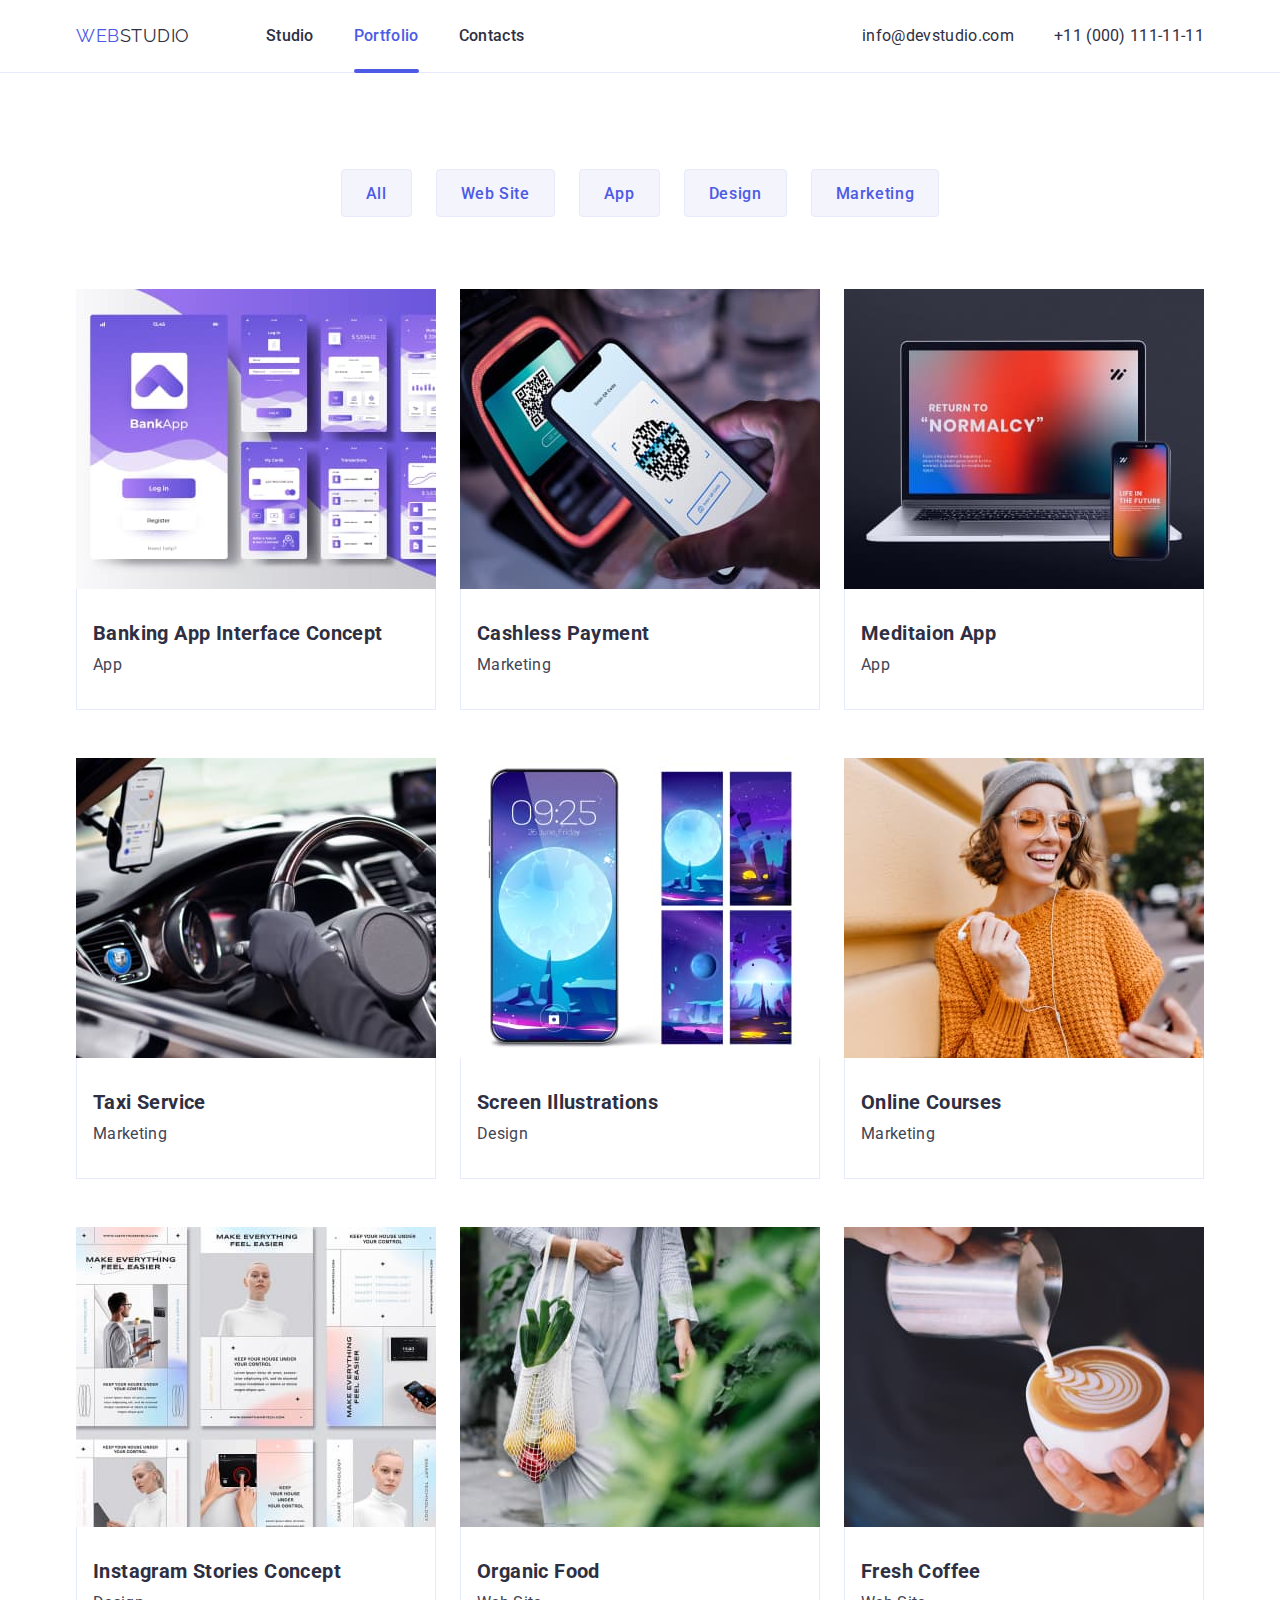
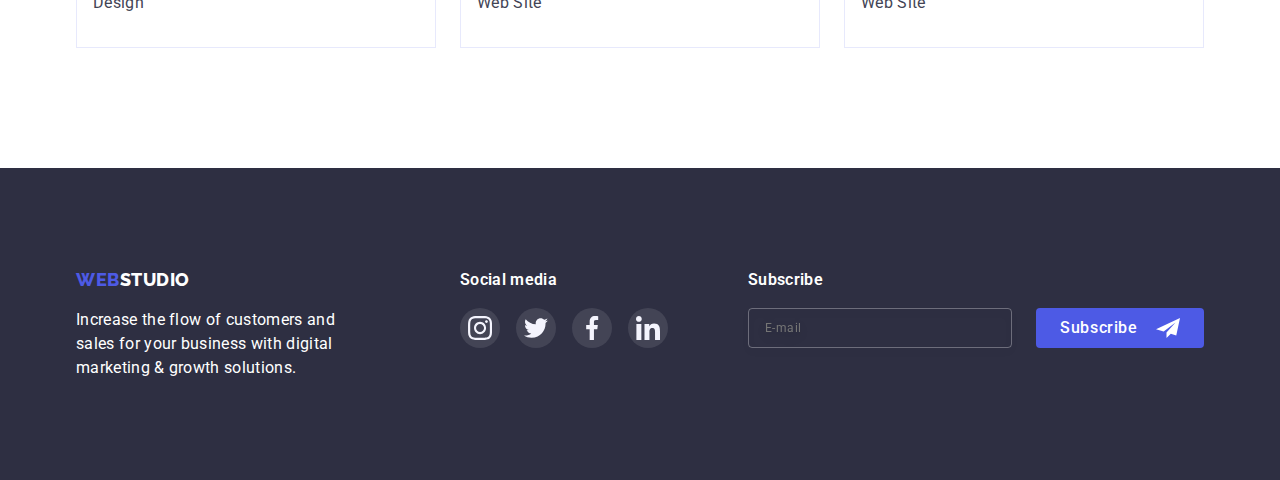
==== portfolio.html @ 6021d035 "r1" ====
<!DOCTYPE html>
<html lang="en">
    <head>
        <meta charset="UTF-8">
        <meta http-equiv="X-UA-Compatible" content="IE=edge">
        <meta name="viewport" content="width=device-width, initial-scale=1.0">
        <title>webstudio</title>
        <link rel="stylesheet" href="https://cdn.jsdelivr.net/npm/modern-normalize@1.1.0/modern-normalize.min.css">
        <link rel="stylesheet" href="./css/styles.css">
        <link rel="preconnect" href="https://fonts.googleapis.com">
        <link rel="preconnect" href="https://fonts.gstatic.com" crossorigin>
        <link href="https://fonts.googleapis.com/css2?family=Raleway:wght@800&family=Roboto:wght@400;500;700;900&display=swap"
            rel="stylesheet">
    </head>
<body class="body">
    <!--header-->
    <header class="header-page">
        <div class="container">
            <nav class="header-navigation">
                <a class="header-logo link" href="./index.html">
                    <span class="web">WEB</span>
                    <span class="studio">STUDIO</span>
                </a>
                <ul class="header-lists list">
                    <li><a class="header-list-item link" href="./index.html">Studio</a></li>
                    <li><a class="header-list-item link active" href="./portfolio.html">Portfolio</a></li>
                    <li><a class="header-list-item link" href="">Contacts</a></li>
                </ul>
            </nav>
    
            <div class="header-info">
                <a href="mailto:info@devstudio.com" class="header-mailto link">info@devstudio.com</a>
                <a href="tel:+110001111111" class="header-telefone link">+11 (000) 111-11-11</a>
            </div>
        </div>
    </header>
    <!--mail-->
    <main class="main-porfolio">
    
        <section class="portfolio list">
            <div class="container">
                <h1 hidden>Portfolio</h1>
                <ul class="portfolio-link list">
                    <li><a button type="button" class="portfolio-button link">All</button></a></li>
                    <li><a button type="button" class="portfolio-button link">Web Site</button></a></li>
                    <li><a button type="button" class="portfolio-button link">App</button></a></li>
                    <li><a button type="button" class="portfolio-button link">Design</button></a></li>
                    <li><a button type="button" class="portfolio-button link">Marketing</button></a></li>
                </ul>
    <!--sectio two-->
                <ul class="product-list list">
                    <li class="product-item link">
                        <div class="product-content">
                            <img src="./images/potfolio/porfolio0.jpg" class="product-images" alt="App" width="360" height="300">
                            <p class="product-content-text">14 Stylish and User-Friendly App Design Concepts · Task Manager App ·
                                Calorie
                                Tracker App · Exotic Fruit Ecommerce App ·
                                Cloud Storage App</p>
                        </div>
                        <div class="text-img">
                            <h2 class="product-decscription">Banking App Interface Concept</h2>
                            <p class="product-text">App</p>
                        </div>
                    </li>
                    <li class="product-item link">
                        <div class="product-content">
                            <img src="./images/potfolio/porfolio0-1.jpg" class="product-images" alt="Marketing" width="360"
                                height="300">
                            <p class="product-content-text">14 Stylish and User-Friendly App Design Concepts · Task Manager App ·
                                Calorie
                                Tracker App · Exotic Fruit Ecommerce App ·
                                Cloud Storage App</p>
                        </div>
                        <div class="text-img">
                            <h2 class="product-decscription">Cashless Payment</h2>
                            <p class="product-text">Marketing</p>
                        </div>
                    </li>
                    <li class="product-item link">
                        <div class="product-content">
                            <img src="./images/potfolio/porfolio1.jpg" class="product-images" alt="App" width="360" height="300">
                            <p class="product-content-text">14 Stylish and User-Friendly App Design Concepts · Task Manager App ·
                                Calorie
                                Tracker App · Exotic Fruit Ecommerce App ·
                                Cloud Storage App</p>
                        </div>
                        <div class="text-img">
                            <h2 class="product-decscription">Meditaion App</h2>
                            <p class="product-text">App</p>
                        </div>
                    </li>
                    <li class="product-item link">
                        <div class="product-content">
                            <img src="./images/potfolio/porfolio2.jpg" class="product-images" alt="Marketing" width="360" height="300">
                            <p class="product-content-text">14 Stylish and User-Friendly App Design Concepts · Task Manager App ·
                                Calorie
                                Tracker App · Exotic Fruit Ecommerce App ·
                                Cloud Storage App</p>
                        </div>
                        <div class="text-img">
                            <h2 class="product-decscription">Taxi Service</h2>
                            <p class="product-text">Marketing</p>
                        </div>
                    </li>
                    <li class="product-item link">
                        <div class="product-content">
                            <img src="./images/potfolio/porfolio3.jpg" class="product-images" alt="Design" width="360" height="300">
                            <p class="product-content-text">14 Stylish and User-Friendly App Design Concepts · Task Manager App ·
                                Calorie
                                Tracker App · Exotic Fruit Ecommerce App ·
                                Cloud Storage App</p>
                        </div>
                        <div class="text-img">
                            <h2 class="product-decscription">Screen Illustrations</h2>
                            <p class="product-text">Design</p>
                        </div>
                    </li>
                    <li class="product-item link">
                        <div class="product-content">
                            <img src="./images/potfolio/porfolio4.jpg" class="product-images" alt="Marketing" width="360" height="300">
                            <p class="product-content-text">14 Stylish and User-Friendly App Design Concepts · Task Manager App ·
                                Calorie
                                Tracker App · Exotic Fruit Ecommerce App ·
                                Cloud Storage App</p>
                        </div>
                        <div class="text-img">
                            <h2 class="product-decscription">Online Courses</h2>
                            <p class="product-text">Marketing</p>
                        </div>
                    </li>
                    <li class="product-item link">
                        <div class="product-content">
                            <img src="./images/potfolio/porfolio5.jpg" class="product-images" alt="Design" width="360" height="300">
                            <p class="product-content-text">14 Stylish and User-Friendly App Design Concepts · Task Manager App ·
                                Calorie
                                Tracker App · Exotic Fruit Ecommerce App ·
                                Cloud Storage App</p>
                        </div>
                        <div class="text-img">
                            <h2 class="product-decscription">Instagram Stories Concept</h2>
                            <p class="product-text">Design</p>
                        </div>
                    </li>
                    <li class="product-item link">
                        <div class="product-content">
                            <img src="./images/potfolio/porfolio6.jpg" class="product-images" alt="Web Site" width="360" height="300">
                            <p class="product-content-text">14 Stylish and User-Friendly App Design Concepts · Task Manager App ·
                                Calorie
                                Tracker App · Exotic Fruit Ecommerce App ·
                                Cloud Storage App</p>
                        </div>
                        <div class="text-img">
                            <h2 class="product-decscription">Organic Food</h2>
                            <p class="product-text">Web Site</p>
                        </div>
                    </li>
                    <li class="product-item link">
                        <div class="product-content">
                            <img src="./images/potfolio/porfolio7.jpg" class="product-images" alt="Web Site" width="360" height="300">
                            <p class="product-content-text">14 Stylish and User-Friendly App Design Concepts · Task Manager App ·
                                Calorie
                                Tracker App · Exotic Fruit Ecommerce App ·
                                Cloud Storage App</p>
                        </div>
                        <div class="text-img">
                            <h2 class="product-decscription">Fresh Coffee</h2>
                            <p class="product-text">Web Site</p>
                        </div>
                    </li>
                </ul>
            </div>
        </section>
    </main>
    <footer class="footer-page">
        <div class="container footer-cont">
            <div class="footer-logo">
                <a class="footer-link link" href="./index.html">
                    <span class="web-logo">WEB</span>
                    <span class="studio-logo">STUDIO</span>
                </a>
                <p class="footer-text">Increase the flow of customers and sales for your business with digital marketing &
                    growth
                    solutions.
                </p>
            </div>
            <div class="footer-soc">
                <h3 class="footer-soc-text">Social media</h3>
                <li class="footer-list list">
                    <ul class="footer-soc-listm list">
                        <li class="footer-soc-item link">
                            <a href="" class="footer-soc-link">
                                <svg class="footer-soc-icon" width="24" height="24">
                                    <use href="./images/icons.svg#icon-instagram"></use>
                                </svg>
                            </a>
                        </li>
                        <li class="footer-soc-item link">
                            <a href="" class="footer-soc-link">
                                <svg class="footer-soc-icon" width="24" height="24">
                                    <use href="./images/icons.svg#icon-twitter"></use>
                                </svg>
    
                            </a>
                        </li>
                        <li class="footer-soc-item link">
                            <a href="" class="footer-soc-link">
                                <svg class="footer-soc-icon" width="24" height="24">
                                    <use href="./images/icons.svg#icon-facebook"></use>
                                </svg>
    
                            </a>
                        </li>
                        <li class="footer-soc-item link">
                            <a href="" class="footer-soc-link">
                                <svg class="footer-soc-icon" width="24" height="24">
                                    <use href="./images/icons.svg#icon-linkedin"></use>
                                </svg>
    
                            </a>
                        </li>
                    </ul>
                </li>
            </div>
            <div class="footer-subscribe">
                <h3 class="footer-soc-text title">Subscribe</h3>
                <div class="subscribe-modal">
                    <label for="subscribe-name" class="subscribe-label"></label>
                    <div class="subscribe-wrap">
                        <input type="text" name="subscribe-name" id="subscribe-name" class="subscribe-input" placeholder="E-mail"
                            required>
                        <button type="submit" class="subscribe-buttom">Subscribe
                            <svg class="subscribe-icon" width="24" height="24">
                                <use href="./images/icons.svg#icon-Frame"></use>
                            </svg>
                        </button>
            
                    </div>
                </div>
            </div>
    
        </div>
    </footer>
</body>
</html>
---- css/styles.css ----
/*===========змінні================*/
:root{
    --primary-text-color:#434455;
    --accent-text-color: #2E2F42;
    --primary-background-color:#FFFFFF;
    --accent-background-color:#F4F4FD;
    --accent-background-btn:#E7E9FC;
    --accent-color: #4D5AE5;
    --accent-color-btn:#404BBF;
    --primary-font-family:'Roboto', sans-serif;
    --accent-font-family:'Raleway', sans-serif;
}
/*===========загальне оформлення==============*/
h1,
h2,
h3,
p {
    margin-top: 0;
    margin-bottom: 0;
}
ul {
    margin-top: 0;
    margin-bottom: 0;
    padding-left: 0;
}
img {
    display: block;
}
body{
    font-family:var(--primary-font-family);
    color: var(--primary-text-color);
    background-color:var(--primary-background-color);
    font-size: 16px;
    line-height: 1.5;
    letter-spacing: 0.02em;
}
.list{
    list-style: none;
}
.link{
    text-decoration: none;
}
.title{
    font-weight: 500;
    font-size: 20px;
    line-height: 1.2;
}
.modal{
    color:var(--accent-text-color);
    font-weight: 700;
    font-size: 36px;
    line-height: 1.1;
}
.container{
    width: 1158px;
    /* outline: 1px solid red; */
    margin-left: auto;
    margin-right: auto;
    padding-left: 15px;
    padding-right: 15px;
}
.section{
    padding-bottom: 120px;
}
/*====оформлення хедера для студіо та портфоліо======*/
.header-page{
    color: var(--accent-text-color);
    border-bottom: 1px solid #E7E9FC;
}
.header-page .link {
    color: var(--accent-text-color);
}
/* .header-page .link:hover,
.header-page .link:focus {
    color:var(--accent-color);
} */
.header-navigation {
    display: flex;
    align-items: center;
    
} 
.header-logo { 
    font-family:var(--accent-font-family);
    font-weight: 800px;
    font-size: 18px;
    line-height: 1.33;
    letter-spacing: 0.03em;
    display: flex;
    flex-direction: row;
    align-items: flex-start;
    padding: 0px;
    flex: none;
    margin-right: 76px;
    padding-top: 24px;
    padding-bottom: 24px;
}
.web{
    color:var(--accent-color);
    order: 0;
}
.studio{
    color:var(--accent-text-color);
    order: 1;
}
.header-lists{
    display: flex;
    gap: 40px;
    padding-top: 24px;
    padding-bottom: 24px;  
}

.header-list-item{
    position: relative;
    font-weight: 500;
    font-size: 16px;
    line-height: 1.5;
    color:var(--accent-text-color);
    letter-spacing: 0.02em; 
    padding-top: 24px;
    padding-bottom: 24px;
    transition: color 250ms cubic-bezier(0.4, 0, 0.2, 1);    
}

.header-list-item:hover:after{
    content: "";
    position: absolute;
    width: 100%;
    height: 4px;
    background-color: var(--accent-color);
    left: 0;
    bottom: -3.5px;
    border-radius: 2px; 
}

.active::after{
    content: "";
    position: absolute;
    width: 100%;
    height: 4px;
    background-color: var(--accent-color);
    left: 0;
    bottom: -3.5px;
    border-radius: 2px;
 
}
.header-list-item.active{
    color: var(--accent-color);
}

.header-list-item:hover,
.header-list-item:focus{
    color: var(--accent-color);
}

.header-page > .container{
    display: flex;
}
.header-info {
    margin-left: auto;
    display: flex;
    gap: 40px;
}
.header-mailto {
    font-weight: 400;
    font-size: 16px;
    line-height: 1.5;
    color: var(--primary-text-color);
    letter-spacing: 0.02em;
    padding-top: 24px;
    padding-bottom: 24px;
    transition: color 250ms cubic-bezier(0.4, 0, 0.2, 1);
}
.header-mailto:hover,
.header-mailto:focus{
    color: var(--accent-color);
}
.header-telefone {
    font-weight: 400;
    font-size: 16px;
    line-height: 1.5;
    color: var(--primary-text-color);
    letter-spacing: 0.02em;
    padding-top: 24px;
    padding-bottom: 24px;
    transition: color 250ms cubic-bezier(0.4, 0, 0.2, 1);
}
.header-telefone:hover,
.header-telefone:focus{
    color: var(--accent-color);
}
    /* ===================оформлення студіо=================== */
/* оформлення мейна */

/* оформлення мейна секція один */
.hero {
    /* background-color:var(--accent-text-color); */
    background-image: linear-gradient(rgba(46, 47, 66, 0.7),
    rgba(46, 47, 66, 0.7)), url(../images/img/hero.jpg);

    background-size: 1440px;
    background-repeat: no-repeat;
    background-position: center;
    padding-bottom: 188px;
    padding-top: 188px;
   
}
.hero-title {
    font-weight: 700;
    font-size: 56px;
    line-height: 1.1;
    color: var(--primary-background-color);
    letter-spacing: 0.02em;
    max-width: 496px;
    margin-right: auto;
    margin-left: auto;
    margin-bottom: 48px;   
}
.hero > .container{
    text-align: center;
 }
.hero-button {
    font-family:var(--primary-font-family);
    font-weight: 500;
    font-size: 16px;
    line-height: 1.1;
    color: var(--primary-background-color);
    background-color:var(--accent-color);
    letter-spacing: 0.02em;
    cursor: pointer;
    border: none;
    
    border-radius: 4px;
    display: flex;
    justify-content: center;
    align-items: center;
    margin: 0 auto;
    padding: 16px 32px;
    transition:color 250ms cubic-bezier(0.4, 0, 0.2, 1), background-color 250ms cubic-bezier(0.4, 0, 0.2, 1), box-shadow 250ms cubic-bezier(0.4, 0, 0.2, 1);
}
.hero-button:hover,
.hero-button:focus{
    background-color:var(--accent-color-btn);
    box-shadow: 0px 4px 4px rgba(0, 0, 0, 0.15);
} 
/* оформлення мейна секція два */
.direction {
    padding-top: 120px;}

.direction-title {
    margin-bottom: 8px; 
}
.direction-list {
    display: flex;
} 
.direction-item {
    margin-right: 24px;
}
.direction-item:last-child{
    margin-right: 0px;
}
.direction-direction {
    color: var(--accent-text-color);
    margin-bottom: 8px;
}
.direction-text {
    font-weight: 400;
    font-size: 16px;
    line-height: 1.5;
} 
.direction-section{
    content: '';
    height: 112px;
     display: flex;
    justify-content: center;
    align-items: center;
    background-repeat: no-repeat;
    background-color: var(--accent-background-color);
    background-position: center;
    border-radius: 4px;
    padding: 24px 100px;
        margin-bottom: 8px;
}

/* оформлення мейна секція три */
/* .work {
} */
.work-title {
    text-align: center;
    padding-bottom: 120x;
    margin-bottom: 72px;
}
.work-list {
    display: flex;
   
}
.work-item {
    margin-right: 24px;
 }
/* .work-images {
} 
/* .persone-item {
} */
/* оформлення мейна секція чотири*/
.tem {
    background-color:var(--accent-background-color);
    padding-top: 120px;
}
.team-title {
    text-align: center;
    margin-bottom: 72px;
}
.team-man {
    display:flex;
}
.team-list {
    margin-right: 24px;
    text-align: center;
    background-color: var(--primary-background-color);
    box-shadow: 0px 1px 6px rgba(46, 47, 66, 0.08), 0px 1px 1px rgba(46, 47, 66, 0.16), 0px 2px 1px rgba(46, 47, 66, 0.08);
    border-radius: 0px 0px 4px 4px;
}
.team-list:last-child{
    margin-right: 0px;
}
.team-images{
    width: 264px;
    height: 260px;
}
.team-name {
    color:var(--accent-text-color);
    margin-top: 32px;
    margin-bottom: 8px;
}
.team-text {
    font-weight: 400;
   margin-bottom: 8px;
} 
/* соц-мережі під фото */
.tem-soc-listm {
    margin-bottom: 32px;
    display: flex;
    gap: 24px;
    justify-content: center;
    align-items: center;
}
.tem-soc-item {
    width: 40px;
    height: 40px;
}
.tem-soc-link {
    width: 100%;
    height: 100%;
    background-color: var(--accent-color);
    border-radius: 50%;
    display: flex;
    align-items: center;
    justify-content: center; 
    transition: background-color 250ms cubic-bezier(0.4, 0, 0.2, 1)
}
.tem-soc-icon{
    fill:var(--primary-background-color);
}
.tem-soc-link:hover,
.tem-soc-link:focus
{
    background-color: #404BBF;
}
/* секція п'ять */
.customers {
    padding-top: 130px;
}

.customerst-title{
    text-align: center;
    margin-bottom: 72px;
}

.customers-list {
    display: flex;
    justify-content: center;
    align-items: center;
    gap: 24px;
}
.customers-item {
    width: calc((100% - 150px) / 6);
    height: 92px;
}
.customers-link {
    width: 100%;
    height: 100%;
    border: 1px solid #8E8F99;
    border-radius: 5px;
    display: flex;
    align-items: center;
    justify-content: center;
    transition: fill 250ms cubic-bezier(0.4, 0, 0.2, 1), border-color 250ms cubic-bezier(0.4, 0, 0.2, 1);
}
.customers-icon{
transition: fill 250ms cubic-bezier(0.4, 0, 0.2, 1), border-color 250ms cubic-bezier(0.4, 0, 0.2, 1);
}
.customers-link:hover{
    border-color: #404BBF;
}
.customers-link:hover .customers-icon{
    fill: #404BBF;
}
.customers-link:focus .customers-icon {
    fill: #404BBF;}
.customers-icon {
    fill: #8E8F99;
}

/*======оформлення футера для студіо і портфоліо===========*/
.footer-page {
    background-color:var(--accent-text-color);
    padding-top: 100px;
    padding-bottom: 100px;
}
.footer-logo{
    min-width: 264px;
    height: 110px;
}
.footer-cont{
    display: flex;
}
.footer-link {
    font-family:var(--accent-font-family);
    font-weight: 800;
    font-size: 18px;
    line-height: 1.33;
    display: flex;
    align-items: center;
    letter-spacing: 0.03em;
    text-transform: uppercase;
    flex-grow: 0;
    flex: none;
    margin-bottom: 16px;
}
.web-logo{
    color:var(--accent-color);
    order: 0; 
}
.studio-logo{
    color: var(--primary-background-color);
    order: 1;
}
.footer-text {
    font-weight: 400;
    font-size: 16px;
    line-height: 1.5;
    color: var(--primary-background-color);
    margin-top: 16px;
    width: 264px;
    height: 72px;
}
.footer-soc {
    display: flex;
    flex-direction: column;
    justify-content: center;
    align-items: flex-start;
    margin-left: 120px;
}
.footer-soc-text {
    display:flex;
    font-weight: 600;
    font-size: 16px;
    line-height: 1.5;
    color: var(--primary-background-color);
    margin-bottom: 16px;
}
.footer-soc-listm {
    margin-bottom: 32px;
    display: flex;
    gap: 16px;
    justify-content: center;
    align-items: center;
}
.footer-soc-item {
    width: 40px;
    height: 40px;
}
.footer-soc-link {
    width: 100%;
     height: 100%;
    background-color:var(--primary-text-color);
    border-radius: 50%;
    display: flex;
    align-items: center;
    justify-content: center;
    transition: background-color 250ms cubic-bezier(0.4, 0, 0.2, 1);
}
.footer-soc-icon {
    fill:var(--accent-background-color);
}
.footer-soc-link:hover,
.footer-soc-link:focus{
    background-color: #31D0AA;
}

.footer-subscribe {
    margin-left: 80px;
}

/* .subscribe-modal {}

.subscribe-label {} */

.subscribe-wrap {
    display: flex;
    justify-content: center;
    align-items: center;

}

.subscribe-input {
    font-weight: 400;
    font-size: 12px;
    line-height: 2;
    letter-spacing: 0.04em;
    min-width: 264px;
    height: 40px;
    background-color: transparent;
    border: 1px solid rgba(255, 255, 255, 0.3);
    filter: drop-shadow(0px 4px 4px rgba(0, 0, 0, 0.15));
    border-radius: 4px;
    padding-left: 16px;
    margin-right: 24px;
    color: rgba(255, 255, 255, 0.3);
}
.subscribe-input:focus{
    outline: none;
    border-color: var(--accent-color);
}
.subscribe-buttom {
    font-weight: 500;
    font-size: 16px;
    line-height: 1.5;
    letter-spacing: 0.04em;
    color: var(--primary-background-color);
    padding: 8px 24px;
    border-radius: 4px;
    border: var(--accent-color);
    background-color: var(--accent-color);
    cursor: pointer;
    display: flex;
    justify-content: center;
    align-items: center;
    transition: color 250ms cubic-bezier(0.4, 0, 0.2, 1), background-color 250ms cubic-bezier(0.4, 0, 0.2, 1), box-shadow 250ms cubic-bezier(0.4, 0, 0.2, 1);
}
.subscribe-icon{
    margin-left: 18px;
    color: var(--primary-background-color);
}
.subscribe-buttom:hover,
.subscribe-buttom:focus {
    background-color: var(--accent-color-btn);
    box-shadow: 0px 4px 4px rgba(0, 0, 0, 0.15);
}

/* =============оформлення портфоліо=================== */
/* оформлення мейна */
/* .main-porfolio {
} */
/* офрмлення секції один */
 .portfolio {
    padding-top: 96px;
    padding-bottom: 120px;
}
.portfolio-link{
    padding-bottom: 72px;
    display: flex;
    justify-content: center;
    gap: 24px;
    
} 
.portfolio-button{
    font-family:var(--primary-font-family);
    font-weight: 500;
    font-size: 16px;
    line-height: 1.5;
    color:var(--accent-color);
    background:var(--accent-background-color);
    cursor: pointer;
    border: none;
    letter-spacing: 0.04em;
    min-width: 69px;
    height: 48px;
    border-radius: 4px;
    padding: 12px 24px;
    border: 1px solid #E7E9FC;
    transition: color 250ms cubic-bezier(0.4, 0, 0.2, 1), background-color 250ms cubic-bezier(0.4, 0, 0.2, 1), border 250ms cubic-bezier(0.4, 0, 0.2, 1), box-shadow 250ms cubic-bezier(0.4, 0, 0.2, 1);
}
.portfolio-button:hover, 
.portfolio-button:focus{

    color:var(--primary-background-color);
    background-color: var(--accent-color-btn);
    border: 1px solid var(--accent-color-btn);
    box-shadow: 0px 3px 1px rgba(0, 0, 0, 0.1), 0px 2px 1px rgba(0, 0, 0, 0.08), 0px 2px 2px rgba(0, 0, 0, 0.12);
}

/* оформлення секції два */
/* .product {
} */
.product-item{
    /* margin-bottom: 48px; */
    transition: box-shadow 250ms cubic-bezier(0.4, 0, 0.2, 1)
}
.product-item:hover,
.product-item:focus{
    box-shadow: 0px 1px 6px rgba(46, 47, 66, 0.08), 0px 1px 1px rgba(46, 47, 66, 0.16), 0px 2px 1px rgba(46, 47, 66, 0.08);
}
.product-content{
position: relative;
overflow: hidden;
}
.product-content-text{
    font-weight: 400;
    font-size: 16px;
    line-height: 1.5;
    color: var(--accent-background-color);
    background: var(--accent-color);
    background-blend-mode: soft-light;
    mix-blend-mode: normal;
    position: absolute;
    top: 0;
    padding: 40px 32px 164px 32px;
    transform: translateY(100%);
    transition: 250ms cubic-bezier(0.4, 0, 0.2, 1);
}
.product-item:hover .product-content-text{
    transform: translateY(0);
}
.product-item:focus .product-content-text{
    transform: translateY(0);
}
.product-list {
    display: flex;
    flex-wrap: wrap;
    column-gap: 24px;
    row-gap: 48px;
}
/* .product-images {
} */
.product-decscription {
    font-weight: 500px;
    font-size: 20px;
    line-height: 1.2;
    color:var(--accent-text-color);
    letter-spacing: 0.02em;
    margin-bottom: 8px;
    margin-left: 16px;
}
.product-text {
    font-weight: 400;
    margin-left: 16px;
}
/* .text-img{
    border: 1px solid #E7E9FC;
} */
.text-img{
    padding: 32px 0 32px 0;
    border-left: 1px solid #E7E9FC;
    border-right: 1px solid #E7E9FC;
    border-bottom: 1px solid #E7E9FC;
}
/* ========модальне вікно ============*/
.backdrop {
    position: fixed;
    top: 0;
    width: 100%;
    height: 100%;
    background-color:rgba(46, 47, 66, 0.4);
    transition: opacity 250ms cubic-bezier(0.4, 0, 0.2, 1), visibility 250ms cubic-bezier(0.4, 0, 0.2, 1);
}
.modality {
    position: absolute;
    top: 50%;
    left: 50%;
    
    width: 408px;
    padding: 28px 30px 20px;
    min-height: 576px;
    background-color: #FCFCFC;
    box-shadow: 0px 1px 1px rgba(0, 0, 0, 0.14), 0px 1px 3px rgba(0, 0, 0, 0.12), 0px 2px 1px rgba(0, 0, 0, 0.2);
    border-radius: 4px;
    transform: translate(-50%, -50%) scaleX(1);
    transition: transform 250ms cubic-bezier(0.4, 0, 0.2, 1);
}
.backdrop.is-hidden .modality{
    transform: translate(-50%, -50%) scaleX(0);
}
.modality-close {
    background-color: #E7E9FC;
    border: 1px solid rgba(0, 0, 0, 0.1);
    border-radius: 50%;
    width: 24px;
    height: 24px;
    display: block;
    margin-left: auto;
    padding: 6px;
    cursor: pointer;
    display: flex;
    justify-content: center;
    align-items: center;
    margin-bottom: 24px;
}

.modality-close-icon {
   fill: #000;

}
.is-hidden{
    opacity: 0;
    visibility: hidden;
    pointer-events: none;
}
.modal-title{
    
    font-family: inherit;
    font-weight: 500;
    font-size: 16px;
    line-height: 1.5;
    text-align: center;
    letter-spacing: 0.02em;
    color:var(--accent-text-color);
    margin-bottom: 12px;
}
.modal-field{
margin-bottom: 8px;
}
.input-wrap{
     position: relative;
}
.modal-input{
  width: 99%;
  height: 40px;
  border: 1px solid rgba(33, 33, 33, 0.2);
  border-radius: 4px;
  background-color: transparent;
  padding-left: 36px;
  bottom: none;
  
  font-weight: 400;
  font-size: 12px;
  line-height: 1.33;
  letter-spacing: 0.04em;
  color: var(--accent-text-color);
}

.input-text{
    display: inline-block;
    font-family: inherit;  
    font-weight: 400;
    font-size: 12px;
    line-height: 1.33;
    letter-spacing: 0.04em;
    color: #8E8F99;
    margin-bottom: 4px;
}

.input-icon{
    position: absolute;
    left: 16px;
    top: 50%;
    transform: translateY(-50%);
}

.modal-input:focus{
    border-color: var(--accent-color);
    outline: none;
}
.modal-input:focus + .input-icon{
    fill:var(--accent-color);
}
.modal-comment{

    width: 99%;
    height: 120px;
    border: 1px solid rgba(33, 33, 33, 0.2);
    border-radius: 4px;
    background-color: transparent;
    padding-left: 16px;
    padding-top: 8px;
    bottom: none;
    resize: none;
    font-family: inherit;
       
    font-weight: 400;
    font-size: 12px;
    line-height: 1.33;
    letter-spacing: 0.04em;
    color: var(--accent-text-color);
    /* color: rgba(117, 117, 117, 0.5); */
}

.modal-comment:focus {
    border-color: var(--accent-color);
    outline: none;
}

.button-send {
    font-family: var(--primary-font-family);
    font-weight: 500;
    font-size: 16px;
    line-height: 1.5;
    color: var(--primary-background-color);
    background-color: var(--accent-color);
    letter-spacing: 0.04em;
    cursor: pointer;
    border: none;
    border-radius: 4px;
    padding: 16px 32px;
    width: 169px;
    transition: color 250ms cubic-bezier(0.4, 0, 0.2, 1), background-color 250ms cubic-bezier(0.4, 0, 0.2, 1), box-shadow 250ms cubic-bezier(0.4, 0, 0.2, 1);
}
.button-send:hover,
.button-send:focus {
    background-color: var(--accent-color-btn);
    box-shadow: 0px 4px 4px rgba(0, 0, 0, 0.15);
}
.modal-button{
    display: flex;
    justify-content: center;
    align-items: center;
    
}

.heckbox-policy {
    font-weight: 400;
    font-size: 12px;
    line-height: 1.33;
    letter-spacing: 0.04em;
    color: var(--accent-color);
    margin-left: 2px;
}
.check-text{
font-weight: 400;
    font-size: 12px;
    line-height: 1.33;
    letter-spacing: 0.04em;
    color: #757575;
    display: flex;
    margin-bottom: 24px;
    cursor: pointer;
}
.check-text::before{
    content: "";
    width: 16px;
    height: 16px;
    border: 1.25px solid #2E2F42;
    border-radius: 2px;
    display: block;
    margin-right: 7px;
}
.input-check:checked + .check-text::before{
    border: none;
    background-color:var(--accent-color-btn);
    background-image: url(../images/svg/Vector\ \(1\).svg);
    background-repeat: no-repeat;
    background-position: center;
}
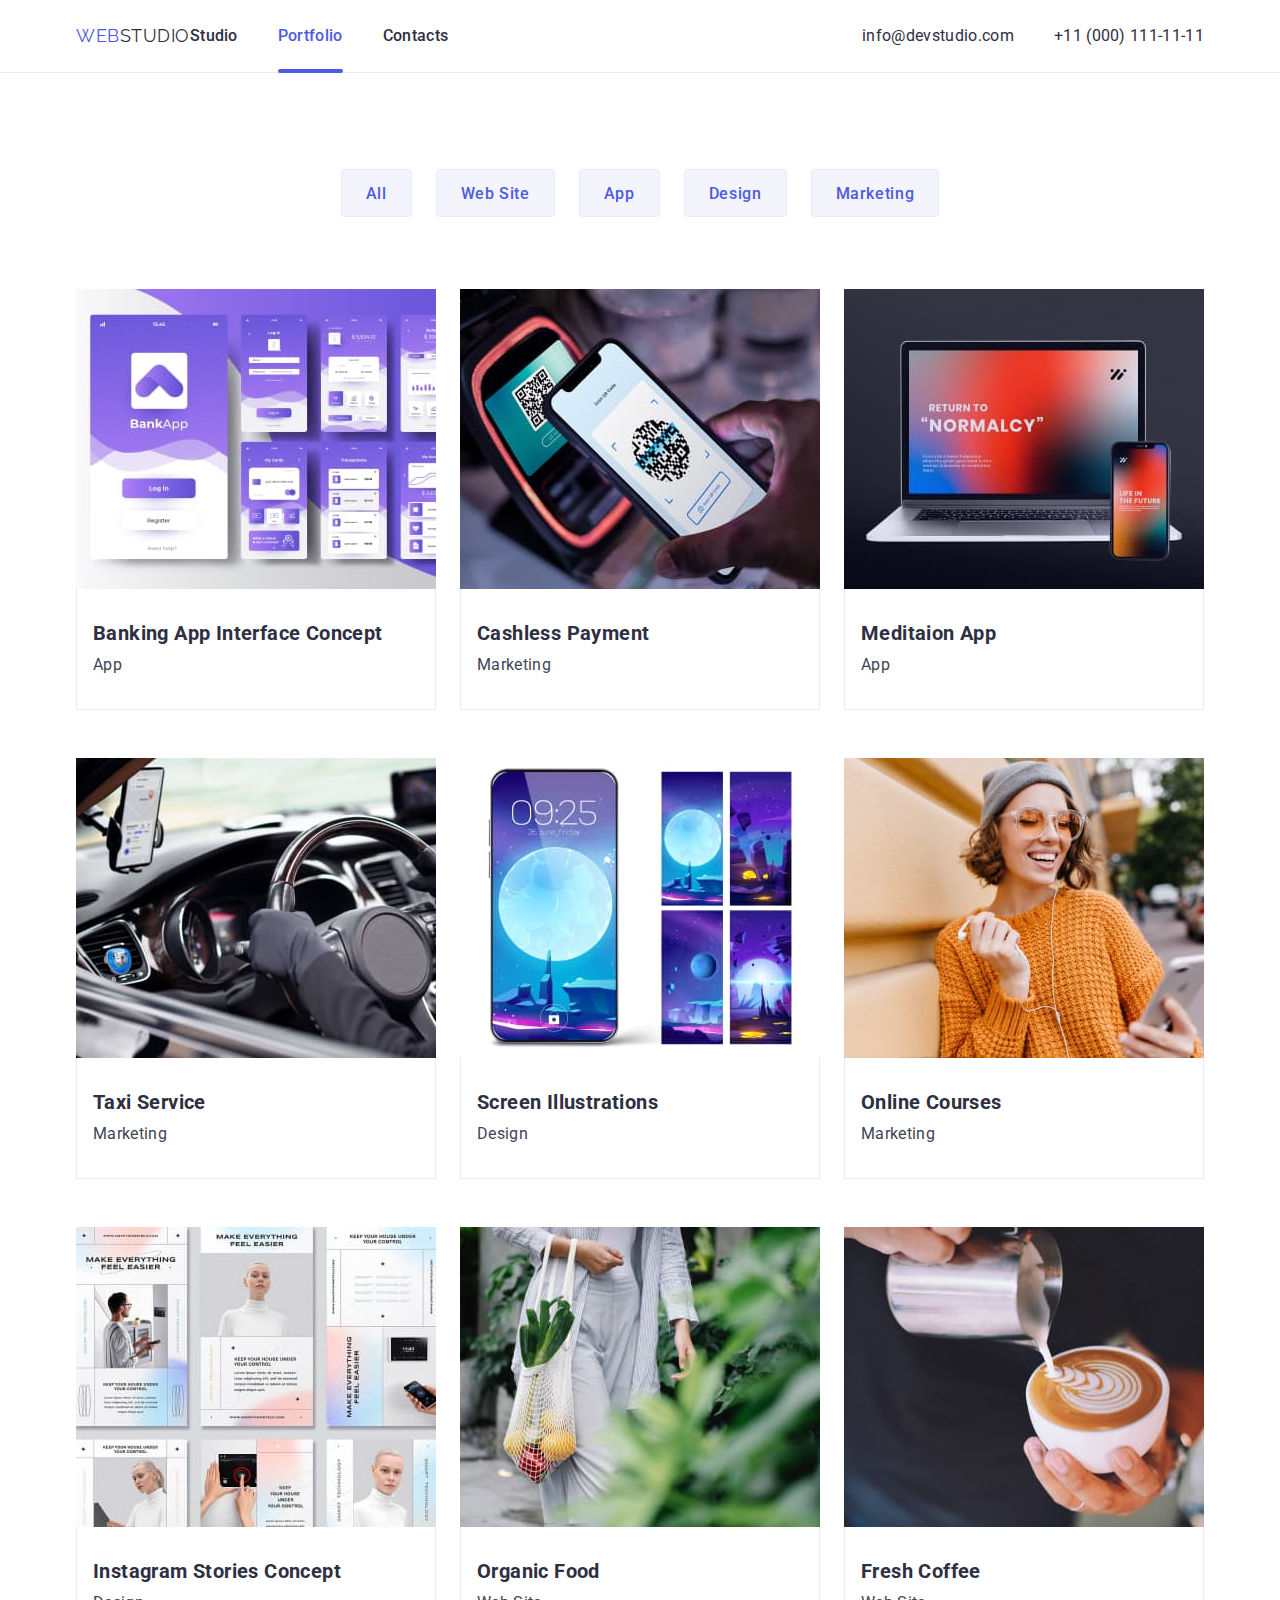
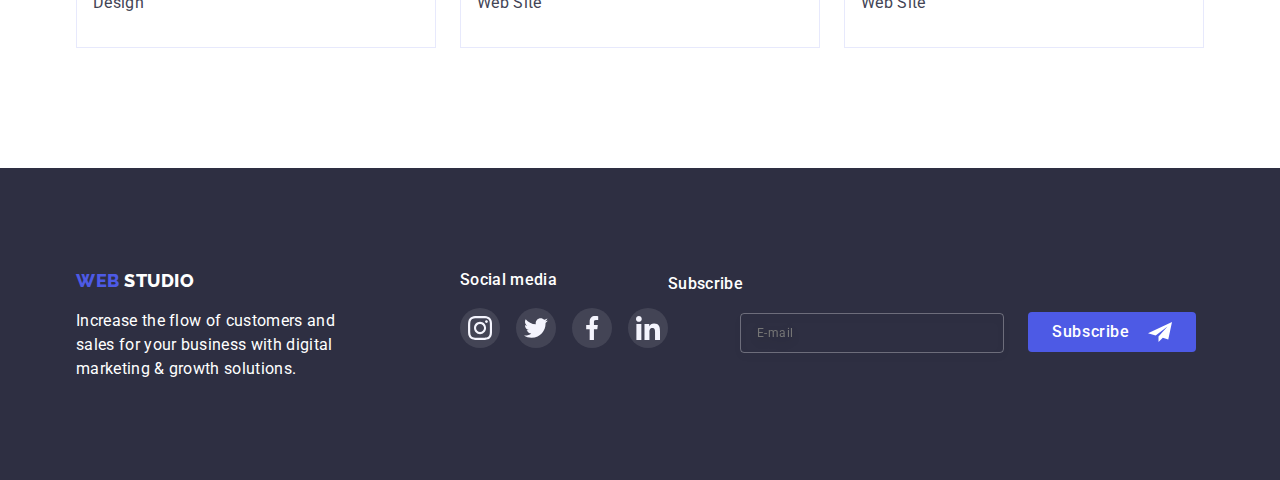
==== commit d8e1e78b: "finisf" ====
--- a/portfolio.html
+++ b/portfolio.html
@@ -6,7 +6,12 @@
         <meta name="viewport" content="width=device-width, initial-scale=1.0">
         <title>webstudio</title>
         <link rel="stylesheet" href="https://cdn.jsdelivr.net/npm/modern-normalize@1.1.0/modern-normalize.min.css">
-        <link rel="stylesheet" href="./css/styles.css">
+        <!-- <link rel="stylesheet" href="./css/styles.css"> -->
+        <link rel="stylesheet" href="./css/new.styles.css">
+        <link rel="stylesheet" href="./css/mobile.css">
+        <link rel="stylesheet" href="./css/tablet.css">
+        <link rel="stylesheet" href="./css/desktop.css">
+        <link rel="stylesheet" href="./css/modal.css">
         <link rel="preconnect" href="https://fonts.googleapis.com">
         <link rel="preconnect" href="https://fonts.gstatic.com" crossorigin>
         <link href="https://fonts.googleapis.com/css2?family=Raleway:wght@800&family=Roboto:wght@400;500;700;900&display=swap"
--- a/css/styles.css
+++ b/css/styles.css
@@ -63,89 +63,8 @@
     padding-bottom: 120px;
 }
 /*====оформлення хедера для студіо та портфоліо======*/
-.header-page{
-    color: var(--accent-text-color);
-    border-bottom: 1px solid #E7E9FC;
-}
-.header-page .link {
-    color: var(--accent-text-color);
-}
-/* .header-page .link:hover,
-.header-page .link:focus {
-    color:var(--accent-color);
-} */
-.header-navigation {
-    display: flex;
-    align-items: center;
+/* .header-page{
     
-} 
-.header-logo { 
-    font-family:var(--accent-font-family);
-    font-weight: 800px;
-    font-size: 18px;
-    line-height: 1.33;
-    letter-spacing: 0.03em;
-    display: flex;
-    flex-direction: row;
-    align-items: flex-start;
-    padding: 0px;
-    flex: none;
-    margin-right: 76px;
-    padding-top: 24px;
-    padding-bottom: 24px;
-}
-.web{
-    color:var(--accent-color);
-    order: 0;
-}
-.studio{
-    color:var(--accent-text-color);
-    order: 1;
-}
-.header-lists{
-    display: flex;
-    gap: 40px;
-    padding-top: 24px;
-    padding-bottom: 24px;  
-}
-
-.header-list-item{
-    position: relative;
-    font-weight: 500;
-    font-size: 16px;
-    line-height: 1.5;
-    color:var(--accent-text-color);
-    letter-spacing: 0.02em; 
-    padding-top: 24px;
-    padding-bottom: 24px;
-    transition: color 250ms cubic-bezier(0.4, 0, 0.2, 1);    
-}
-
-.header-list-item:hover:after{
-    content: "";
-    position: absolute;
-    width: 100%;
-    height: 4px;
-    background-color: var(--accent-color);
-    left: 0;
-    bottom: -3.5px;
-    border-radius: 2px; 
-}
-
-.active::after{
-    content: "";
-    position: absolute;
-    width: 100%;
-    height: 4px;
-    background-color: var(--accent-color);
-    left: 0;
-    bottom: -3.5px;
-    border-radius: 2px;
- 
-}
-.header-list-item.active{
-    color: var(--accent-color);
-}
 
 .header-list-item:hover,
 .header-list-item:focus{
@@ -187,7 +106,7 @@
 .header-telefone:hover,
 .header-telefone:focus{
     color: var(--accent-color);
-}
+} */
     /* ===================оформлення студіо=================== */
 /* оформлення мейна */
 
@@ -242,6 +161,12 @@
     background-color:var(--accent-color-btn);
     box-shadow: 0px 4px 4px rgba(0, 0, 0, 0.15);
 } 
+
+
+
+
+
+
 /* оформлення мейна секція два */
 .direction {
     padding-top: 120px;}
@@ -267,24 +192,12 @@
     font-size: 16px;
     line-height: 1.5;
 } 
-.direction-section{
-    content: '';
-    height: 112px;
-     display: flex;
-    justify-content: center;
-    align-items: center;
-    background-repeat: no-repeat;
-    background-color: var(--accent-background-color);
-    background-position: center;
-    border-radius: 4px;
-    padding: 24px 100px;
-        margin-bottom: 8px;
-}
+
 
 /* оформлення мейна секція три */
 /* .work {
 } */
-.work-title {
+/* .work-title {
     text-align: center;
     padding-bottom: 120x;
     margin-bottom: 72px;
@@ -295,7 +208,7 @@
 }
 .work-item {
     margin-right: 24px;
- }
+ } */
 /* .work-images {
 } 
 /* .persone-item {
@@ -664,199 +577,4 @@
     border-right: 1px solid #E7E9FC;
     border-bottom: 1px solid #E7E9FC;
 }
-/* ========модальне вікно ============*/
-.backdrop {
-    position: fixed;
-    top: 0;
-    width: 100%;
-    height: 100%;
-    background-color:rgba(46, 47, 66, 0.4);
-    transition: opacity 250ms cubic-bezier(0.4, 0, 0.2, 1), visibility 250ms cubic-bezier(0.4, 0, 0.2, 1);
-}
-.modality {
-    position: absolute;
-    top: 50%;
-    left: 50%;
-    
-    width: 408px;
-    padding: 28px 30px 20px;
-    min-height: 576px;
-    background-color: #FCFCFC;
-    box-shadow: 0px 1px 1px rgba(0, 0, 0, 0.14), 0px 1px 3px rgba(0, 0, 0, 0.12), 0px 2px 1px rgba(0, 0, 0, 0.2);
-    border-radius: 4px;
-    transform: translate(-50%, -50%) scaleX(1);
-    transition: transform 250ms cubic-bezier(0.4, 0, 0.2, 1);
-}
-.backdrop.is-hidden .modality{
-    transform: translate(-50%, -50%) scaleX(0);
-}
-.modality-close {
-    background-color: #E7E9FC;
-    border: 1px solid rgba(0, 0, 0, 0.1);
-    border-radius: 50%;
-    width: 24px;
-    height: 24px;
-    display: block;
-    margin-left: auto;
-    padding: 6px;
-    cursor: pointer;
-    display: flex;
-    justify-content: center;
-    align-items: center;
-    margin-bottom: 24px;
-}
-
-.modality-close-icon {
-   fill: #000;
-
-}
-.is-hidden{
-    opacity: 0;
-    visibility: hidden;
-    pointer-events: none;
-}
-.modal-title{
-    
-    font-family: inherit;
-    font-weight: 500;
-    font-size: 16px;
-    line-height: 1.5;
-    text-align: center;
-    letter-spacing: 0.02em;
-    color:var(--accent-text-color);
-    margin-bottom: 12px;
-}
-.modal-field{
-margin-bottom: 8px;
-}
-.input-wrap{
-     position: relative;
-}
-.modal-input{
-  width: 99%;
-  height: 40px;
-  border: 1px solid rgba(33, 33, 33, 0.2);
-  border-radius: 4px;
-  background-color: transparent;
-  padding-left: 36px;
-  bottom: none;
-  
-  font-weight: 400;
-  font-size: 12px;
-  line-height: 1.33;
-  letter-spacing: 0.04em;
-  color: var(--accent-text-color);
-}
-
-.input-text{
-    display: inline-block;
-    font-family: inherit;  
-    font-weight: 400;
-    font-size: 12px;
-    line-height: 1.33;
-    letter-spacing: 0.04em;
-    color: #8E8F99;
-    margin-bottom: 4px;
-}
-
-.input-icon{
-    position: absolute;
-    left: 16px;
-    top: 50%;
-    transform: translateY(-50%);
-}
-
-.modal-input:focus{
-    border-color: var(--accent-color);
-    outline: none;
-}
-.modal-input:focus + .input-icon{
-    fill:var(--accent-color);
-}
-.modal-comment{
-
-    width: 99%;
-    height: 120px;
-    border: 1px solid rgba(33, 33, 33, 0.2);
-    border-radius: 4px;
-    background-color: transparent;
-    padding-left: 16px;
-    padding-top: 8px;
-    bottom: none;
-    resize: none;
-    font-family: inherit;
-       
-    font-weight: 400;
-    font-size: 12px;
-    line-height: 1.33;
-    letter-spacing: 0.04em;
-    color: var(--accent-text-color);
-    /* color: rgba(117, 117, 117, 0.5); */
-}
-
-.modal-comment:focus {
-    border-color: var(--accent-color);
-    outline: none;
-}
-
-.button-send {
-    font-family: var(--primary-font-family);
-    font-weight: 500;
-    font-size: 16px;
-    line-height: 1.5;
-    color: var(--primary-background-color);
-    background-color: var(--accent-color);
-    letter-spacing: 0.04em;
-    cursor: pointer;
-    border: none;
-    border-radius: 4px;
-    padding: 16px 32px;
-    width: 169px;
-    transition: color 250ms cubic-bezier(0.4, 0, 0.2, 1), background-color 250ms cubic-bezier(0.4, 0, 0.2, 1), box-shadow 250ms cubic-bezier(0.4, 0, 0.2, 1);
-}
-.button-send:hover,
-.button-send:focus {
-    background-color: var(--accent-color-btn);
-    box-shadow: 0px 4px 4px rgba(0, 0, 0, 0.15);
-}
-.modal-button{
-    display: flex;
-    justify-content: center;
-    align-items: center;
-    
-}
-
-.heckbox-policy {
-    font-weight: 400;
-    font-size: 12px;
-    line-height: 1.33;
-    letter-spacing: 0.04em;
-    color: var(--accent-color);
-    margin-left: 2px;
-}
-.check-text{
-font-weight: 400;
-    font-size: 12px;
-    line-height: 1.33;
-    letter-spacing: 0.04em;
-    color: #757575;
-    display: flex;
-    margin-bottom: 24px;
-    cursor: pointer;
-}
-.check-text::before{
-    content: "";
-    width: 16px;
-    height: 16px;
-    border: 1.25px solid #2E2F42;
-    border-radius: 2px;
-    display: block;
-    margin-right: 7px;
-}
-.input-check:checked + .check-text::before{
-    border: none;
-    background-color:var(--accent-color-btn);
-    background-image: url(../images/svg/Vector\ \(1\).svg);
-    background-repeat: no-repeat;
-    background-position: center;
-}
+
--- a/css/new.styles.css
+++ b/css/new.styles.css
@@ -0,0 +1,591 @@
+/*===========змінні================*/
+:root {
+    --primary-text-color: #434455;
+    --accent-text-color: #2E2F42;
+    --primary-background-color: #FFFFFF;
+    --accent-background-color: #F4F4FD;
+    --accent-background-btn: #E7E9FC;
+    --accent-color: #4D5AE5;
+    --accent-color-btn: #404BBF;
+    --primary-font-family: 'Roboto', sans-serif;
+    --accent-font-family: 'Raleway', sans-serif;
+}
+
+/*===========загальне оформлення==============*/
+h1,
+h2,
+h3,
+p {
+    margin-top: 0;
+    margin-bottom: 0;
+}
+
+ul {
+    margin-top: 0;
+    margin-bottom: 0;
+    padding-left: 0;
+}
+
+img {
+    display: block;
+}
+
+body {
+    font-family: var(--primary-font-family);
+    color: var(--primary-text-color);
+    background-color: var(--primary-background-color);
+    font-size: 16px;
+    line-height: 1.5;
+    letter-spacing: 0.02em;
+}
+body.body-hidden{
+    overflow: hidden;
+}
+.list {
+    list-style: none;
+}
+
+.link {
+    text-decoration: none;
+}
+
+.title {
+    font-weight: 500;
+    font-size: 20px;
+    line-height: 1.2;
+}
+
+.modal {
+    color: var(--accent-text-color);
+    font-weight: 700;
+    font-size: 36px;
+    line-height: 1.1;
+}
+
+.container {
+    margin-left: auto;
+    margin-right: auto;
+    padding-left: 15px;
+    padding-right: 15px;
+}
+
+/* ===============================HEADER ===========================*/
+.header-page {
+    color: var(--accent-text-color);
+    border-bottom: 1px solid #E7E9FC;
+}
+.header-page>.container {
+    display: flex;
+}
+
+.header-page .link {
+    color: var(--accent-text-color);
+}
+.header-logo {
+    font-family: var(--accent-font-family);
+    font-weight: 800px;
+    font-size: 18px;
+    line-height: 1.33;
+    letter-spacing: 0.03em;
+    display: flex;
+    flex-direction: row;
+    align-items: flex-start;
+    padding: 0px;
+    flex: none;
+    padding-top: 24px;
+    padding-bottom: 24px;
+}
+
+.web {
+    color: var(--accent-color);
+    order: 0;
+}
+
+.studio {
+    color: var(--accent-text-color);
+    order: 1;
+}
+.header-list-item:hover,
+.header-list-item:focus {
+    color: var(--accent-color);
+}
+.header-mailto:hover,
+.header-mailto:focus {
+    color: var(--accent-color);
+}
+ .header-telefone:hover,
+ .header-telefone:focus {
+     color: var(--accent-color);
+ }
+
+/*=========================HERO =====================*/
+.hero {
+    /* background-image: linear-gradient(rgba(46, 47, 66, 0.7),
+    rgba(46, 47, 66, 0.7)), url(../images/img/people_office_mobile.jpg); */
+    background-size: cover;
+    background-repeat: no-repeat;
+    background-position: center;
+   
+
+}
+.hero-title {
+    font-weight: 700;
+    color: var(--primary-background-color);
+    letter-spacing: 0.02em;
+    margin-right: auto;
+    margin-left: auto;
+    line-height: 1.1;
+}
+
+.hero>.container {
+    text-align: center;
+}
+
+.hero-button {
+    font-family: var(--primary-font-family);
+    font-weight: 500;
+    font-size: 16px;
+    line-height: 1.1;
+    color: var(--primary-background-color);
+    background-color: var(--accent-color);
+    letter-spacing: 0.02em;
+    cursor: pointer;
+    border: none;
+
+    border-radius: 4px;
+    display: flex;
+    justify-content: center;
+    align-items: center;
+    margin: 0 auto;
+    padding: 16px 32px;
+    transition: color 250ms cubic-bezier(0.4, 0, 0.2, 1), background-color 250ms cubic-bezier(0.4, 0, 0.2, 1), box-shadow 250ms cubic-bezier(0.4, 0, 0.2, 1);
+}
+
+.hero-button:hover,
+.hero-button:focus {
+    background-color: var(--accent-color-btn);
+    box-shadow: 0px 4px 4px rgba(0, 0, 0, 0.15);
+}
+/* ==========================SECTIO TWO================ */
+
+
+/* ===========================SECTION FOUR============= */
+.tem {
+    background-color: var(--accent-background-color);
+    
+    
+}
+
+.team-title {
+    text-align: center;
+    margin-bottom: 72px;
+}
+
+.team-man {
+    display: flex;
+    flex-wrap: wrap;
+    row-gap: 72px;
+    column-gap: 24px;
+    justify-content: center;
+    
+}
+
+.team-list {
+    
+    text-align: center;
+    background-color: var(--primary-background-color);
+    box-shadow: 0px 1px 6px rgba(46, 47, 66, 0.08), 0px 1px 1px rgba(46, 47, 66, 0.16), 0px 2px 1px rgba(46, 47, 66, 0.08);
+    border-radius: 0px 0px 4px 4px;
+}
+
+.team-list:last-child {
+    margin-right: 0px;
+}
+
+.team-images {
+    width: 264px;
+    height: 260px;
+}
+
+.team-name {
+    color: var(--accent-text-color);
+    margin-top: 32px;
+    margin-bottom: 8px;
+}
+
+.team-text {
+    font-size: 16px;
+    line-height: 1.5;
+    font-weight: 400;
+    margin-bottom: 8px;
+}
+
+/* соц-мережі під фото */
+.tem-soc-listm {
+    margin-bottom: 32px;
+    display: flex;
+    gap: 24px;
+    justify-content: center;
+    align-items: center;
+}
+
+.tem-soc-item {
+    width: 40px;
+    height: 40px;
+}
+
+.tem-soc-link {
+    width: 100%;
+    height: 100%;
+    background-color: var(--accent-color);
+    border-radius: 50%;
+    display: flex;
+    align-items: center;
+    justify-content: center;
+    transition: background-color 250ms cubic-bezier(0.4, 0, 0.2, 1)
+}
+
+.tem-soc-icon {
+    fill: var(--primary-background-color);
+}
+
+.tem-soc-link:hover,
+.tem-soc-link:focus {
+    background-color: #404BBF;
+}
+/* ===========================SECTION FIVE============= */
+.customers {
+    padding-top: 120px;
+    padding-bottom: 120px;
+}
+
+.customerst-title {
+    text-align: center;
+    margin-bottom: 72px;
+}
+
+.customers-list {
+    display: flex;
+    justify-content: center;
+    align-items: center;
+    gap: 24px;
+    flex-wrap: wrap;
+    
+}
+
+.customers-item {
+    width: calc((100% - 150px) / 6);
+    height: 88px;
+}
+
+.customers-link {
+    width: 100%;
+    height: 100%;
+    border: 1px solid #8E8F99;
+    border-radius: 5px;
+    display: flex;
+    align-items: center;
+    justify-content: center;
+    transition: fill 250ms cubic-bezier(0.4, 0, 0.2, 1), border-color 250ms cubic-bezier(0.4, 0, 0.2, 1);
+}
+
+.customers-icon {
+    transition: fill 250ms cubic-bezier(0.4, 0, 0.2, 1), border-color 250ms cubic-bezier(0.4, 0, 0.2, 1);
+}
+
+.customers-link:hover {
+    border-color: #404BBF;
+}
+
+.customers-link:hover .customers-icon {
+    fill: #404BBF;
+}
+
+.customers-link:focus .customers-icon {
+    fill: #404BBF;
+}
+
+.customers-icon {
+    fill: #8E8F99;
+}
+/* ===========================FOOETR============= */
+.footer-page {
+    background-color: var(--accent-text-color);
+    padding-top: 100px;
+    padding-bottom: 100px;
+}
+
+.footer-logo {
+    min-width: 264px;
+    height: 110px;
+}
+
+.footer-cont {
+    display: flex;
+}
+
+.footer-link {
+    font-family: var(--accent-font-family);
+    font-weight: 800;
+    font-size: 18px;
+    line-height: 1.33;
+    display: flex;
+    align-items: center;
+    letter-spacing: 0.03em;
+    text-transform: uppercase;
+    flex-grow: 0;
+    flex: none;
+    margin-bottom: 16px;
+}
+
+.web-logo {
+    color: var(--accent-color);
+    order: 0;
+}
+
+.studio-logo {
+    color: var(--primary-background-color);
+    order: 1;
+}
+
+.footer-text {
+    font-weight: 400;
+    font-size: 16px;
+    line-height: 1.5;
+    color: var(--primary-background-color);
+    margin-top: 16px;
+    width: 264px;
+    height: 72px;
+}
+
+.footer-soc {
+    display: flex;
+    flex-direction: column;
+    justify-content: center;
+    align-items: flex-start;
+    /* margin-left: 120px; */
+}
+
+.footer-soc-text {
+    display: flex;
+    font-weight: 600;
+    font-size: 16px;
+    line-height: 1.5;
+    color: var(--primary-background-color);
+    margin-bottom: 16px;
+}
+.footer-soc-subscribe{
+    display: flex;
+        font-weight: 600;
+        font-size: 16px;
+        line-height: 1.5;
+        color: var(--primary-background-color);
+        margin-bottom: 16px;
+}
+.footer-soc-listm {
+    margin-bottom: 32px;
+    display: flex;
+    gap: 16px;
+    justify-content: center;
+    align-items: center;
+}
+
+.footer-soc-item {
+    width: 40px;
+    height: 40px;
+}
+
+.footer-soc-link {
+    width: 100%;
+    height: 100%;
+    background-color: var(--primary-text-color);
+    border-radius: 50%;
+    display: flex;
+    align-items: center;
+    justify-content: center;
+    transition: background-color 250ms cubic-bezier(0.4, 0, 0.2, 1);
+}
+
+.footer-soc-icon {
+    fill: var(--accent-background-color);
+}
+
+.footer-soc-link:hover,
+.footer-soc-link:focus {
+    background-color: #31D0AA;
+}
+
+.subscribe-wrap {
+    display: flex;
+    justify-content: center;
+    align-items: center;
+
+}
+
+.subscribe-input {
+    font-weight: 400;
+    font-size: 12px;
+    line-height: 2;
+    letter-spacing: 0.04em;
+    min-width: 264px;
+    height: 40px;
+    background-color: transparent;
+    border: 1px solid rgba(255, 255, 255, 0.3);
+    filter: drop-shadow(0px 4px 4px rgba(0, 0, 0, 0.15));
+    border-radius: 4px;
+    padding-left: 16px;
+    /* margin-right: 24px; */
+    color: rgba(255, 255, 255, 0.3);
+}
+
+.subscribe-input:focus {
+    outline: none;
+    border-color: var(--accent-color);
+}
+
+.subscribe-buttom {
+    font-weight: 500;
+    font-size: 16px;
+    line-height: 1.5;
+    letter-spacing: 0.04em;
+    color: var(--primary-background-color);
+    padding: 8px 24px;
+    border-radius: 4px;
+    border: var(--accent-color);
+    background-color: var(--accent-color);
+    cursor: pointer;
+    display: flex;
+    justify-content: center;
+    align-items: center;
+    transition: color 250ms cubic-bezier(0.4, 0, 0.2, 1), background-color 250ms cubic-bezier(0.4, 0, 0.2, 1), box-shadow 250ms cubic-bezier(0.4, 0, 0.2, 1);
+}
+
+.subscribe-icon {
+    margin-left: 18px;
+    color: var(--primary-background-color);
+}
+
+.subscribe-buttom:hover,
+.subscribe-buttom:focus {
+    background-color: var(--accent-color-btn);
+    box-shadow: 0px 4px 4px rgba(0, 0, 0, 0.15);
+}
+/* =============оформлення портфоліо=================== */
+/* оформлення мейна */
+/* .main-porfolio {
+} */
+/* офрмлення секції один */
+.portfolio {
+    padding-top: 96px;
+    padding-bottom: 120px;
+}
+
+.portfolio-link {
+    padding-bottom: 72px;
+    display: flex;
+    justify-content: center;
+    gap: 24px;
+
+}
+
+.portfolio-button {
+    font-family: var(--primary-font-family);
+    font-weight: 500;
+    font-size: 16px;
+    line-height: 1.5;
+    color: var(--accent-color);
+    background: var(--accent-background-color);
+    cursor: pointer;
+    border: none;
+    letter-spacing: 0.04em;
+    min-width: 69px;
+    height: 48px;
+    border-radius: 4px;
+    padding: 12px 24px;
+    border: 1px solid #E7E9FC;
+    transition: color 250ms cubic-bezier(0.4, 0, 0.2, 1), background-color 250ms cubic-bezier(0.4, 0, 0.2, 1), border 250ms cubic-bezier(0.4, 0, 0.2, 1), box-shadow 250ms cubic-bezier(0.4, 0, 0.2, 1);
+}
+
+.portfolio-button:hover,
+.portfolio-button:focus {
+
+    color: var(--primary-background-color);
+    background-color: var(--accent-color-btn);
+    border: 1px solid var(--accent-color-btn);
+    box-shadow: 0px 3px 1px rgba(0, 0, 0, 0.1), 0px 2px 1px rgba(0, 0, 0, 0.08), 0px 2px 2px rgba(0, 0, 0, 0.12);
+}
+
+/* оформлення секції два */
+/* .product {
+} */
+.product-item {
+    /* margin-bottom: 48px; */
+    transition: box-shadow 250ms cubic-bezier(0.4, 0, 0.2, 1)
+}
+
+.product-item:hover,
+.product-item:focus {
+    box-shadow: 0px 1px 6px rgba(46, 47, 66, 0.08), 0px 1px 1px rgba(46, 47, 66, 0.16), 0px 2px 1px rgba(46, 47, 66, 0.08);
+}
+
+.product-content {
+    position: relative;
+    overflow: hidden;
+}
+
+.product-content-text {
+    font-weight: 400;
+    font-size: 16px;
+    line-height: 1.5;
+    color: var(--accent-background-color);
+    background: var(--accent-color);
+    background-blend-mode: soft-light;
+    mix-blend-mode: normal;
+    position: absolute;
+    top: 0;
+    padding: 40px 32px 164px 32px;
+    transform: translateY(100%);
+    transition: 250ms cubic-bezier(0.4, 0, 0.2, 1);
+}
+
+.product-item:hover .product-content-text {
+    transform: translateY(0);
+}
+
+.product-item:focus .product-content-text {
+    transform: translateY(0);
+}
+
+.product-list {
+    display: flex;
+    flex-wrap: wrap;
+    column-gap: 24px;
+    row-gap: 48px;
+}
+
+/* .product-images {
+} */
+.product-decscription {
+    font-weight: 500px;
+    font-size: 20px;
+    line-height: 1.2;
+    color: var(--accent-text-color);
+    letter-spacing: 0.02em;
+    margin-bottom: 8px;
+    margin-left: 16px;
+}
+
+.product-text {
+    font-weight: 400;
+    margin-left: 16px;
+}
+
+/* .text-img{
+    border: 1px solid #E7E9FC;
+} */
+.text-img {
+    padding: 32px 0 32px 0;
+    border-left: 1px solid #E7E9FC;
+    border-right: 1px solid #E7E9FC;
+    border-bottom: 1px solid #E7E9FC;
+}--- a/css/mobile.css
+++ b/css/mobile.css
@@ -0,0 +1,142 @@
+
+@media screen and (min-width: 320px) {
+    .container {
+        max-width: 458px;
+        width: 100%;
+    }
+
+    .header-page>.container {
+        justify-content: space-between;
+        align-items: center;
+    }
+
+    .header-lists, .header-info {
+        display:none;
+    }
+/* ========================HEDER====================== */
+    .heder-burger {
+        border: none;
+        background-color: transparent;
+        padding: 0;
+        line-height: 0;
+            
+    }
+
+    .icon-burger{
+        fill: #2E2F42;
+
+    }
+/*=========================HERO ======================*/
+    .hero {
+        padding-top: 112px;
+        padding-bottom: 112px;
+        background-image: linear-gradient(rgba(46, 47, 66, 0.7),rgba(46, 47, 66, 0.7)), url(../images/img/hero-mob.jpg);
+    }
+@media (min-device-pixel-ratio: 2),
+(min-resolution: 192dpi),
+(min-resolution: 2dppx) {
+    .hero {
+        background-image: linear-gradient(rgba(46, 47, 66, 0.7), rgba(46, 47, 66, 0.7)), url(../images/img/hero-mob2x.jpg);
+    }
+}
+    .hero-title {
+        font-size: 36px;
+        line-height: 1.1;
+        max-width: 320px;
+        margin-bottom: 72px;
+    }
+/* ==========================SECTIO TWO================ */
+    .direction {
+        padding: 96px 0;
+    }
+
+    .direction-section{
+        display: none;
+    }
+
+    .direction-list {
+        display: flex;
+        flex-direction: column;
+        gap: 72px;
+    }
+
+    .direction-direction {
+        font-weight: 700;
+        font-size: 36px;
+        line-height: 1.1;
+        color: var(--accent-text-color);
+        text-align: center;
+    }
+
+    .direction-text {
+        font-weight: 500;
+        font-size: 16px;
+        line-height: 1.5;
+    }
+
+    .work{
+        display: none;
+    }
+/* ===========================SECTION FOUR============= */
+    .tem{
+        padding-top: 96px;
+        padding-bottom: 128px;
+    }
+/* ===========================SECTION FIVE============= */
+    .customers {
+        padding-top: 96px;
+        padding-bottom: 96px;
+    }
+
+    .customers-list{
+        display: flex;
+        justify-content: center;
+        align-items: center;
+        row-gap: 72px;
+        column-gap: 16px;
+    }
+
+    .customers-item {
+        width: 190px;
+    }
+
+/* ===========================FOOETR============= */
+    .footer-cont {
+        flex-direction: column;
+        /* justify-content: center; */
+        align-items: center;
+        row-gap: 72px;
+    }
+
+    .footer-link {
+        justify-content: center;
+        align-items: center;
+    }
+
+    .footer-soc{
+        align-items: center;
+        justify-content: center;
+    }
+
+    .footer-soc-text{
+        font-weight: 500;
+        font-size: 16px;
+        line-height: 1.5;
+        justify-content: center;
+        align-items: center;
+
+    }
+    .footer-soc-subscribe{
+        justify-content: center;
+        align-items: center;
+    }
+
+    .subscribe-wrap{
+        flex-direction: column;
+    }
+
+    .subscribe-input{
+        width: 396px;
+        margin-bottom: 24px;
+    }
+}    --- a/css/tablet.css
+++ b/css/tablet.css
@@ -0,0 +1,165 @@
+@media screen and (min-width: 768px) {
+    .container {
+        max-width: 768px;
+        width: 100%;
+    }
+
+    .header-lists,
+    .header-info {
+        display: flex;
+    }
+
+    .heder-burger{
+        display: none;
+    }
+
+    .header-navigation {
+        display: flex;
+         align-items: center;
+    
+    }
+
+    .header-lists {
+        display: flex;
+        gap: 40px;
+        padding-top: 24px;
+        padding-bottom: 24px;
+    }
+        
+    .header-list-item {
+        position: relative;
+        font-weight: 500;
+        font-size: 16px;
+        line-height: 1.5;
+        color: var(--accent-text-color);
+        letter-spacing: 0.02em;
+        padding-top: 24px;
+        padding-bottom: 24px;
+        transition: color 250ms cubic-bezier(0.4, 0, 0.2, 1);
+    }
+        
+    .header-list-item:hover:after {
+        content: "";
+        position: absolute;
+        width: 100%;
+        height: 4px;
+        background-color: var(--accent-color);
+        left: 0;
+        bottom: -3.5px;
+        border-radius: 2px;
+    }
+        
+    .active::after {
+        content: "";
+        position: absolute;
+        width: 100%;
+        height: 4px;
+        background-color: var(--accent-color);
+        left: 0;
+        bottom: -3.5px;
+        border-radius: 2px;
+        
+    }
+        
+    .header-list-item.active {
+        color: var(--accent-color);
+    }
+        
+    .header-list-item:hover,
+    .header-list-item:focus {
+        color: var(--accent-color);
+    }
+        
+        
+    .header-info {
+        flex-direction: column;
+        display: flex;
+        gap: 4px;
+    }
+            
+    .header-mailto, .header-telefone{
+        font-weight: 400;
+        font-size: 12px;
+        line-height: 1.3;
+        color: var(--primary-text-color);
+        letter-spacing: 0.02em;
+        transition: color 250ms cubic-bezier(0.4, 0, 0.2, 1);
+    }
+            
+        
+        /*=========================HERO =====================*/
+    .hero {
+        padding-top: 112px;
+        padding-bottom: 112px;
+        background-image: linear-gradient(rgba(46, 47, 66, 0.7),
+                            rgba(46, 47, 66, 0.7)), url(../images/img/hero-tab.jpg);
+    }
+@media (min-device-pixel-ratio: 2),
+(min-resolution: 192dpi),
+(min-resolution: 2dppx) {
+    .hero {
+        background-image: linear-gradient(rgba(46, 47, 66, 0.7), rgba(46, 47, 66, 0.7)), url(../images/img/hero-tad2x.jpg);
+    }
+}
+    .hero-title{
+        font-weight: 700;
+        font-size: 56px;
+        line-height: 1;          
+        max-width: 496px;
+    }
+        /* ==========================SECTIO TWO================ */
+    .direction-list{
+        flex-direction: row;
+        flex-wrap: wrap;
+        gap:72px 24px;
+    }
+
+    .direction-item{
+        width: 356px;
+    }
+    /* ===========================FOOETR============= */
+    .footer-cont {
+        flex-direction: row;
+        flex-wrap: wrap;
+    }
+
+    .footer-link{
+        display: block;
+    }
+
+    .footer-logo{
+        margin-right: 24px;
+        margin-left: 72px;
+
+    }
+
+    .footer-soc{
+        display: block;
+    }
+
+    .footer-soc-text{
+        display: block;
+    }
+
+    .footer-subscribe {
+        flex: 1;
+    }
+
+    .footer-soc-subscribe{
+        margin-left: 72px;
+        justify-content:flex-start;
+    }
+    
+    .subscribe-wrap {
+        flex-direction: row;
+        justify-content: left;
+        align-items: baseline;
+        margin-left: 72px;
+    }
+
+    .subscribe-input{
+        max-width: 264px;
+        margin-right: 24px;
+    }
+
+}--- a/css/desktop.css
+++ b/css/desktop.css
@@ -0,0 +1,124 @@
+@media screen and (min-width: 1200px) {
+    .container {
+        max-width: 1158px;
+        width: 100%;
+    }
+
+    .header-page>.container {
+        justify-content: flex-start;
+        gap: 76px;
+    }
+
+    .header-info {
+        flex-direction: row;
+        flex: 1;
+        justify-content: flex-end;
+        gap: 40px;
+    }
+
+    .header-mailto,.header-telefone {
+            font-size: 16px;
+            line-height: 1.5;        
+    }
+/*=========================HERO ======================*/
+    .hero {
+        padding-top: 188px;
+        padding-bottom: 188px;
+        background-image: linear-gradient(rgba(46, 47, 66, 0.7),
+                    rgba(46, 47, 66, 0.7)), url(../images/img/hero-desctop.jpg);
+    
+    }
+@media (min-device-pixel-ratio: 2),
+(min-resolution: 192dpi),
+(min-resolution: 2dppx) {
+    .hero {
+        background-image: linear-gradient(rgba(46, 47, 66, 0.7), rgba(46, 47, 66, 0.7)), url(../images/img/hero-desctop2x\ \(1\).jpg);
+    }
+}
+/* ==========================SECTIO TWO================ */
+        .direction-list {
+            gap: 24px;
+        }
+    
+        .direction-item {
+    
+            width: 264px;
+        }
+
+        .direction-section {
+            display: block;
+        }
+
+        .direction-section {
+            content: '';
+            height: 112px;
+            display: flex;
+            justify-content: center;
+            align-items: center;
+            background-repeat: no-repeat;
+            background-color: var(--accent-background-color);
+            background-position: center;
+            border-radius: 4px;
+            padding: 24px 100px;
+            margin-bottom: 8px;
+        }
+
+        .direction-direction{
+            font-weight: 500;
+            font-size: 20px;
+            line-height: 1.2;
+            text-align:left;
+            margin-bottom: 8px;
+        }
+
+        .direction-text{
+            font-weight: 400;
+            font-size: 16px;
+            line-height: 1.5;
+        }
+/* ===========================SECTION THRE============= */
+.work-title {
+    text-align: center;
+    padding-bottom: 120x;
+    margin-bottom: 72px;
+}
+
+.work-list {
+    display: flex;
+
+}
+
+.work-item {
+    margin-right: 24px;
+}
+.work{
+    display: block;
+    margin-bottom: 120px;
+}
+/* ===========================SECTION FIVE============= */
+  .customers {
+      padding-top: 96px;
+      padding-bottom: 96px;
+  }
+
+  .customers-list {
+     
+      column-gap: 24px;
+  }
+
+  .customers-item {
+      width: 168px;
+  }
+
+  .footer-subscribe{
+    margin-left: 80px;
+  }
+  /* ===========================FOOETR============= */
+  .footer-logo{
+    margin-left:0;
+    margin-right: 120px;
+  }
+  .footer-subscribe {
+      margin-left: 0;
+  }
+}--- a/css/modal.css
+++ b/css/modal.css
@@ -0,0 +1,310 @@
+/* ========модальне вікно ============*/
+.backdrop {
+    position: fixed;
+    top: 0;
+    width: 100%;
+    height: 100%;
+    background-color: rgba(46, 47, 66, 0.4);
+    transition: opacity 250ms cubic-bezier(0.4, 0, 0.2, 1), visibility 250ms cubic-bezier(0.4, 0, 0.2, 1);
+}
+
+.modality {
+    position: absolute;
+    top: 50%;
+    left: 50%;
+
+    width: 408px;
+    padding: 28px 30px 20px;
+    min-height: 576px;
+    background-color: #FCFCFC;
+    box-shadow: 0px 1px 1px rgba(0, 0, 0, 0.14), 0px 1px 3px rgba(0, 0, 0, 0.12), 0px 2px 1px rgba(0, 0, 0, 0.2);
+    border-radius: 4px;
+    transform: translate(-50%, -50%) scaleX(1);
+    transition: transform 250ms cubic-bezier(0.4, 0, 0.2, 1);
+}
+
+.backdrop.is-hidden .modality {
+    transform: translate(-50%, -50%) scaleX(0);
+}
+
+.modality-close {
+    background-color: #E7E9FC;
+    border: 1px solid rgba(0, 0, 0, 0.1);
+    border-radius: 50%;
+    width: 24px;
+    height: 24px;
+    display: block;
+    margin-left: auto;
+    padding: 6px;
+    cursor: pointer;
+    display: flex;
+    justify-content: center;
+    align-items: center;
+    margin-bottom: 24px;
+}
+
+.modality-close-icon {
+    fill: #000;
+
+}
+
+.is-hidden {
+    opacity: 0;
+    visibility: hidden;
+    pointer-events: none;
+}
+
+.modal-title {
+
+    font-family: inherit;
+    font-weight: 500;
+    font-size: 16px;
+    line-height: 1.5;
+    text-align: center;
+    letter-spacing: 0.02em;
+    color: var(--accent-text-color);
+    margin-bottom: 12px;
+}
+
+.modal-field {
+    margin-bottom: 8px;
+}
+
+.input-wrap {
+    position: relative;
+}
+
+.modal-input {
+    width: 99%;
+    height: 40px;
+    border: 1px solid rgba(33, 33, 33, 0.2);
+    border-radius: 4px;
+    background-color: transparent;
+    padding-left: 36px;
+    bottom: none;
+
+    font-weight: 400;
+    font-size: 12px;
+    line-height: 1.33;
+    letter-spacing: 0.04em;
+    color: var(--accent-text-color);
+}
+
+.input-text {
+    display: inline-block;
+    font-family: inherit;
+    font-weight: 400;
+    font-size: 12px;
+    line-height: 1.33;
+    letter-spacing: 0.04em;
+    color: #8E8F99;
+    margin-bottom: 4px;
+}
+
+.input-icon {
+    position: absolute;
+    left: 16px;
+    top: 50%;
+    transform: translateY(-50%);
+}
+
+.modal-input:focus {
+    border-color: var(--accent-color);
+    outline: none;
+}
+
+.modal-input:focus+.input-icon {
+    fill: var(--accent-color);
+}
+
+.modal-comment {
+
+    width: 99%;
+    height: 120px;
+    border: 1px solid rgba(33, 33, 33, 0.2);
+    border-radius: 4px;
+    background-color: transparent;
+    padding-left: 16px;
+    padding-top: 8px;
+    bottom: none;
+    resize: none;
+    font-family: inherit;
+
+    font-weight: 400;
+    font-size: 12px;
+    line-height: 1.33;
+    letter-spacing: 0.04em;
+    color: var(--accent-text-color);
+    /* color: rgba(117, 117, 117, 0.5); */
+}
+
+.modal-comment:focus {
+    border-color: var(--accent-color);
+    outline: none;
+}
+
+.button-send {
+    font-family: var(--primary-font-family);
+    font-weight: 500;
+    font-size: 16px;
+    line-height: 1.5;
+    color: var(--primary-background-color);
+    background-color: var(--accent-color);
+    letter-spacing: 0.04em;
+    cursor: pointer;
+    border: none;
+    border-radius: 4px;
+    padding: 16px 32px;
+    width: 169px;
+    transition: color 250ms cubic-bezier(0.4, 0, 0.2, 1), background-color 250ms cubic-bezier(0.4, 0, 0.2, 1), box-shadow 250ms cubic-bezier(0.4, 0, 0.2, 1);
+}
+
+.button-send:hover,
+.button-send:focus {
+    background-color: var(--accent-color-btn);
+    box-shadow: 0px 4px 4px rgba(0, 0, 0, 0.15);
+}
+
+.modal-button {
+    display: flex;
+    justify-content: center;
+    align-items: center;
+
+}
+
+.heckbox-policy {
+    font-weight: 400;
+    font-size: 12px;
+    line-height: 1.33;
+    letter-spacing: 0.04em;
+    color: var(--accent-color);
+    margin-left: 2px;
+}
+
+.check-text {
+    font-weight: 400;
+    font-size: 12px;
+    line-height: 1.33;
+    letter-spacing: 0.04em;
+    color: #757575;
+    display: flex;
+    margin-bottom: 24px;
+    cursor: pointer;
+}
+
+.check-text span {
+    width: 16px;
+    height: 16px;
+    border: 1.25px solid #2E2F42;
+    border-radius: 2px;
+    margin-right: 7px;
+    display: flex;
+    align-items: center;
+    justify-content: center;
+
+}
+
+.check-icon {
+    fill: var(--primary-background-color);
+}
+
+.input-check:checked+.check-text span {
+    border: none;
+    background-color: var(--accent-color-btn);
+    fill: var(--accent-color-btn);
+
+}
+
+/* ========модальне вікно для телефонів======= */
+.mobile-close {
+    background-color: #E7E9FC;
+    border: 1px solid rgba(0, 0, 0, 0.1);
+    border-radius: 50%;
+    width: 24px;
+    height: 24px;
+    display: block;
+    margin-left: auto;
+    padding: 6px;
+    cursor: pointer;
+    display: flex;
+    justify-content: center;
+    align-items: center;
+    
+}
+.mobile-modal {
+    position: fixed;
+    height: 100%;
+    width: 100%;
+    padding: 24px;
+    top: 0;
+    left: 0;
+    background-color: var(--primary-background-color);
+    box-shadow: 0px 2px 1px rgba(46, 47, 66, 0.08), 0px 1px 1px rgba(46, 47, 66, 0.16), 0px 1px 6px rgba(46, 47, 66, 0.08);
+}
+.mobail-list{
+    display: grid;
+    row-gap: 40px;
+    margin-bottom: 284px;
+}
+.mobail-item{
+    font-weight: 700;
+    font-size: 36px;
+    line-height: 1.1;
+    letter-spacing: 0.02em;
+    color: var(--accent-text-color);
+    cursor: pointer;
+}
+.mobail-item:hover,
+.mobail-item:focus {
+    color: var(--accent-color);
+}
+.mobail-info{
+    display: grid;
+    row-gap: 40px;
+    margin-bottom: 48px;
+    min-width: 337px;
+}
+.mobail-tel{
+font-weight: 600;
+    font-size: 36px;
+    line-height: 1.1;
+    color: var(--accent-color);
+}
+.mobail-mail{
+font-weight: 500;
+    font-size: 20px;
+    line-height: 1.2;
+    color:#434455;
+}
+.mobail-soc-listm {
+    margin-bottom: 32px;
+    display: inline-flex;
+    gap: 56px;
+    
+    align-items: center;
+}
+
+.mobail-soc-item {
+    width: 40px;
+    height: 40px;
+}
+
+.mobail-soc-link {
+    width: 100%;
+    height: 100%;
+    background-color: var(--accent-color);
+    border-radius: 50%;
+    display: flex;
+    align-items: center;
+    justify-content: center;
+    transition: background-color 250ms cubic-bezier(0.4, 0, 0.2, 1)
+}
+
+.mobail-soc-icon {
+    fill: var(--primary-background-color);
+}
+
+.mobail-soc-link:hover,
+.mobail-soc-link:focus {
+    background-color: #404BBF;
+}